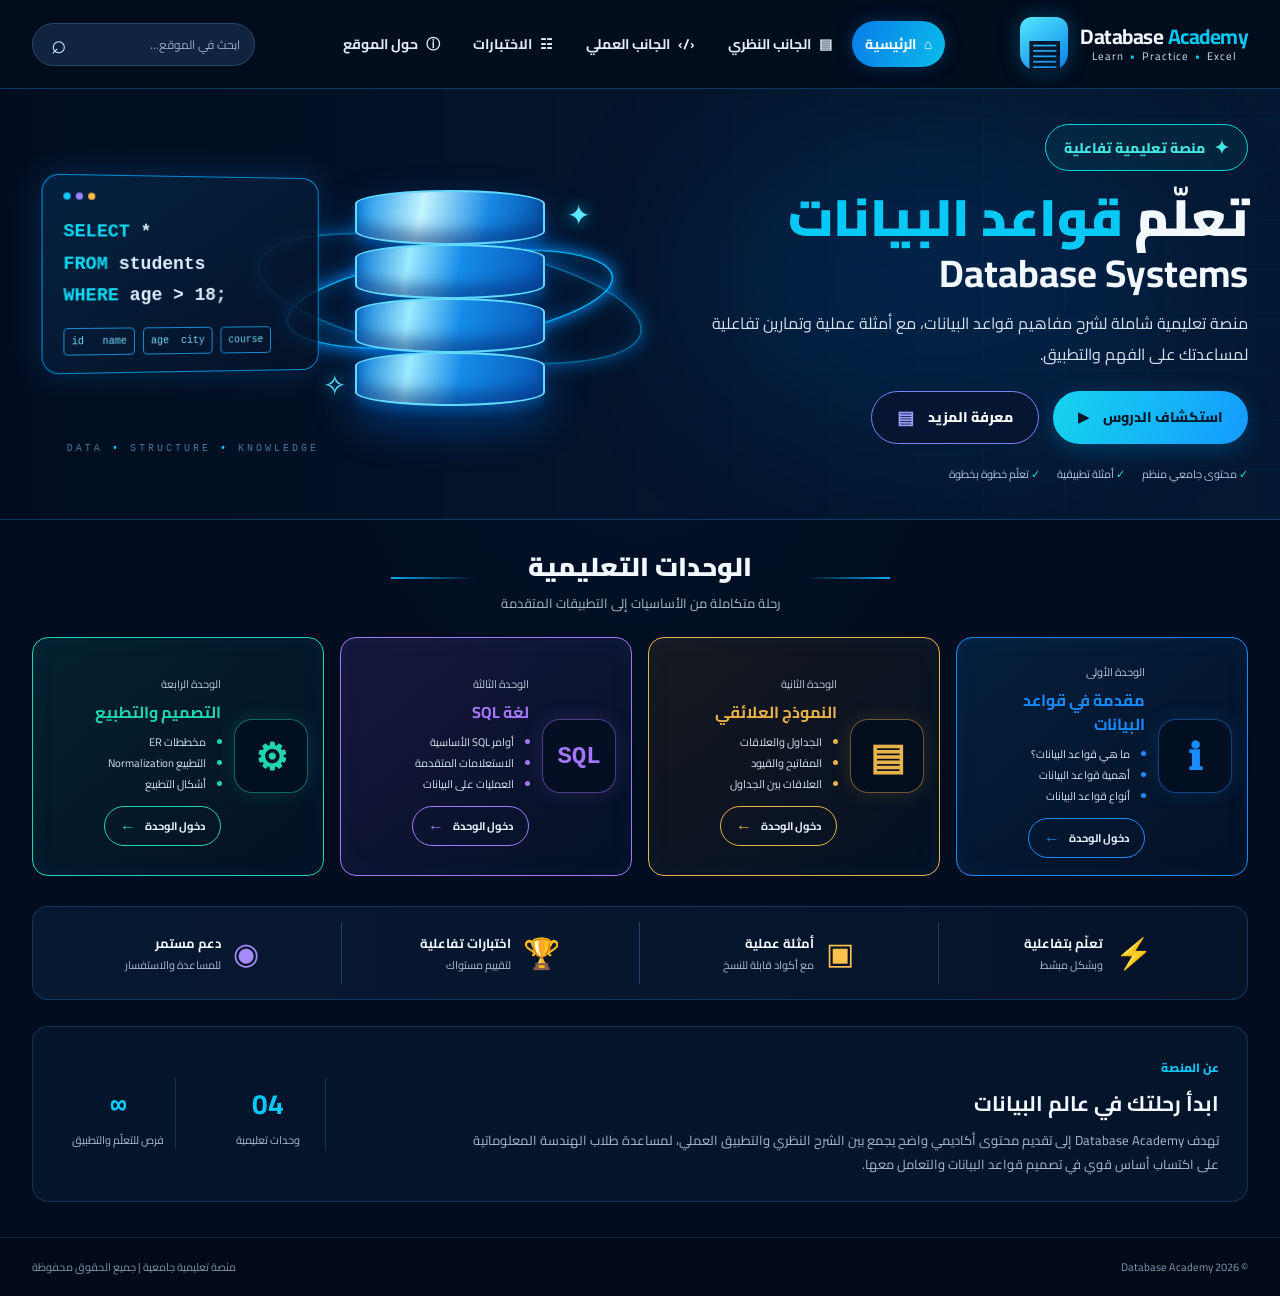
==== index.html @ 61044ce1 "Add files via upload" ====
<!DOCTYPE html>
<html lang="ar" dir="rtl">
<head>
  <meta charset="UTF-8">
  <meta name="viewport" content="width=device-width, initial-scale=1.0">
  <meta name="description" content="Database Academy - منصة تعليمية تفاعلية لتعلم قواعد البيانات">
  <title>Database Academy | تعلّم قواعد البيانات</title>
  <link rel="stylesheet" href="style.css">
</head>
<body>
  <header class="site-header">
    <div class="container nav-wrapper">
      <a class="brand" href="#" aria-label="Database Academy">
        <span class="brand-icon">▤</span>
        <span class="brand-copy">
          <strong>Database <em>Academy</em></strong>
          <small>Learn <b>•</b> Practice <b>•</b> Excel</small>
        </span>
      </a>

      <nav class="main-nav" aria-label="القائمة الرئيسية">
        <a class="nav-link active" href="#">⌂ <span>الرئيسية</span></a>
        <a class="nav-link" href="#theory">▤ <span>الجانب النظري</span></a>
        <a class="nav-link" href="#practice">‹/› <span>الجانب العملي</span></a>
        <a class="nav-link" href="#quiz">☷ <span>الاختبارات</span></a>
        <a class="nav-link" href="#about">ⓘ <span>حول الموقع</span></a>
      </nav>

      <form class="search-box" role="search">
        <input type="search" placeholder="ابحث في الموقع..." aria-label="ابحث في الموقع">
        <button type="submit" aria-label="بحث">⌕</button>
      </form>
    </div>
  </header>

  <main>
    <section class="hero">
      <div class="hero-glow"></div>
      <div class="container hero-content">
        <div class="hero-text">
          <span class="eyebrow"><span>✦</span> منصة تعليمية تفاعلية</span>
          <h1>تعلّم <span>قواعد البيانات</span></h1>
          <h2>Database Systems</h2>
          <p>
            منصة تعليمية شاملة لشرح مفاهيم قواعد البيانات،
            مع أمثلة عملية وتمارين تفاعلية لمساعدتك على الفهم والتطبيق.
          </p>
          <div class="hero-actions">
            <a class="button button-primary" href="#courses">استكشاف الدروس <span>▶</span></a>
            <a class="button button-outline" href="#about">معرفة المزيد <span>▤</span></a>
          </div>
          <div class="hero-meta">
            <span>✓ محتوى جامعي منظم</span>
            <span>✓ أمثلة تطبيقية</span>
            <span>✓ تعلّم خطوة بخطوة</span>
          </div>
        </div>

        <div class="hero-visual" aria-label="رسم توضيحي لقاعدة بيانات">
          <div class="code-window">
            <div class="window-dots"><i></i><i></i><i></i></div>
            <code><span>SELECT</span> *<br><span>FROM</span> students<br><span>WHERE</span> age &gt; 18;</code>
            <div class="mini-tables">
              <div>id&nbsp;&nbsp; name</div><div>age&nbsp; city</div><div>course</div>
            </div>
          </div>
          <div class="database-art">
            <div class="db-ring ring-one"></div>
            <div class="db-ring ring-two"></div>
            <div class="db-cylinder"><i></i><i></i><i></i><i></i></div>
            <span class="db-spark spark-one">✦</span>
            <span class="db-spark spark-two">✧</span>
          </div>
          <div class="hero-caption">DATA <b>•</b> STRUCTURE <b>•</b> KNOWLEDGE</div>
        </div>
      </div>
    </section>

    <section class="courses-section container" id="courses">
      <div class="section-heading">
        <span></span>
        <div>
          <h2>الوحدات التعليمية</h2>
          <p>رحلة متكاملة من الأساسيات إلى التطبيقات المتقدمة</p>
        </div>
        <span></span>
      </div>

      <div class="course-grid">
        <article class="course-card card-blue" id="theory">
          <div class="course-icon">ℹ</div>
          <div class="course-content">
            <small>الوحدة الأولى</small>
            <h3>مقدمة في قواعد البيانات</h3>
            <ul>
              <li>ما هي قواعد البيانات؟</li>
              <li>أهمية قواعد البيانات</li>
              <li>أنواع قواعد البيانات</li>
            </ul>
            <a href="#about" class="course-link">دخول الوحدة <b>←</b></a>
          </div>
        </article>

        <article class="course-card card-gold">
          <div class="course-icon">▤</div>
          <div class="course-content">
            <small>الوحدة الثانية</small>
            <h3>النموذج العلائقي</h3>
            <ul>
              <li>الجداول والعلاقات</li>
              <li>المفاتيح والقيود</li>
              <li>العلاقات بين الجداول</li>
            </ul>
            <a href="#about" class="course-link">دخول الوحدة <b>←</b></a>
          </div>
        </article>

        <article class="course-card card-purple" id="practice">
          <div class="course-icon">SQL</div>
          <div class="course-content">
            <small>الوحدة الثالثة</small>
            <h3>لغة SQL</h3>
            <ul>
              <li>أوامر SQL الأساسية</li>
              <li>الاستعلامات المتقدمة</li>
              <li>العمليات على البيانات</li>
            </ul>
            <a href="#about" class="course-link">دخول الوحدة <b>←</b></a>
          </div>
        </article>

        <article class="course-card card-green">
          <div class="course-icon">⚙</div>
          <div class="course-content">
            <small>الوحدة الرابعة</small>
            <h3>التصميم والتطبيع</h3>
            <ul>
              <li>مخططات ER</li>
              <li>التطبيع Normalization</li>
              <li>أشكال التطبيع</li>
            </ul>
            <a href="#about" class="course-link">دخول الوحدة <b>←</b></a>
          </div>
        </article>
      </div>
    </section>

    <section class="features container" id="quiz">
      <div class="feature">
        <span class="feature-icon cyan">⚡</span>
        <div><strong>تعلّم بتفاعلية</strong><small>وبشكل مبسّط</small></div>
      </div>
      <div class="feature">
        <span class="feature-icon yellow">▣</span>
        <div><strong>أمثلة عملية</strong><small>مع أكواد قابلة للنسخ</small></div>
      </div>
      <div class="feature">
        <span class="feature-icon blue">🏆</span>
        <div><strong>اختبارات تفاعلية</strong><small>لتقييم مستواك</small></div>
      </div>
      <div class="feature">
        <span class="feature-icon purple">◉</span>
        <div><strong>دعم مستمر</strong><small>للمساعدة والاستفسار</small></div>
      </div>
    </section>

    <section class="about-section container" id="about">
      <div>
        <span class="section-kicker">عن المنصة</span>
        <h2>ابدأ رحلتك في عالم البيانات</h2>
        <p>تهدف Database Academy إلى تقديم محتوى أكاديمي واضح يجمع بين الشرح النظري والتطبيق العملي، لمساعدة طلاب الهندسة المعلوماتية على اكتساب أساس قوي في تصميم قواعد البيانات والتعامل معها.</p>
      </div>
      <div class="about-stat"><strong>04</strong><span>وحدات تعليمية</span></div>
      <div class="about-stat"><strong>∞</strong><span>فرص للتعلّم والتطبيق</span></div>
    </section>
  </main>

  <footer class="site-footer">
    <div class="container footer-inner">
      <span>© 2026 Database Academy</span>
      <span>منصة تعليمية جامعية | جميع الحقوق محفوظة</span>
    </div>
  </footer>
</body>
</html>
---- style.css ----
@import url('https://fonts.googleapis.com/css2?family=Cairo:wght@400;500;600;700;800;900&display=swap');

:root {
  --bg: #020d20;
  --panel: #071a34;
  --panel-2: #0b2140;
  --cyan: #08c9f5;
  --blue: #168cff;
  --text: #f3f8ff;
  --muted: #a9bad0;
  --line: rgba(61, 154, 226, .22);
}

* { box-sizing: border-box; }
html { scroll-behavior: smooth; }
body {
  margin: 0;
  color: var(--text);
  background:
    radial-gradient(ellipse at 50% 0%, rgba(0, 115, 205, .12), transparent 42%),
    var(--bg);
  font-family: "Cairo", Tahoma, Arial, sans-serif;
}
a { color: inherit; text-decoration: none; }
.container { width: min(1440px, calc(100% - 64px)); margin-inline: auto; }

.site-header {
  position: relative;
  z-index: 5;
  background: rgba(2, 12, 29, .96);
  border-bottom: 1px solid rgba(29, 143, 226, .35);
}
.nav-wrapper {
  min-height: 88px;
  display: flex;
  align-items: center;
  justify-content: space-between;
  gap: 25px;
}
.brand { display: flex; align-items: center; gap: 12px; direction: ltr; flex-shrink: 0; }
.brand-icon {
  display: grid; place-items: center;
  width: 48px; height: 54px;
  color: #03172c; font-size: 38px; font-weight: 900;
  background: linear-gradient(145deg, #54eaff, #087ce8);
  border-radius: 12px 12px 18px 18px;
  box-shadow: 0 0 22px rgba(0, 181, 255, .3);
}
.brand-copy { display: flex; flex-direction: column; line-height: 1.25; }
.brand-copy strong { font-size: 21px; letter-spacing: -.5px; white-space: nowrap; }
.brand-copy em { color: var(--cyan); font-style: normal; }
.brand-copy small { color: #d3dfed; font-size: 11px; letter-spacing: 1px; text-align: center; }
.brand-copy small b { color: var(--cyan); padding-inline: 3px; }

.main-nav { display: flex; align-items: center; gap: 7px; }
.nav-link {
  display: flex; align-items: center; gap: 8px;
  padding: 10px 13px; border-radius: 30px;
  color: #e2ebf7; font-size: 14px; font-weight: 700;
  white-space: nowrap; transition: .2s ease;
}
.nav-link:hover { color: var(--cyan); background: rgba(20, 145, 235, .1); }
.nav-link.active {
  color: white; background: linear-gradient(110deg, #087de9, #09bce9);
  box-shadow: 0 0 18px rgba(0, 156, 255, .25);
}
.search-box {
  display: flex; align-items: center; min-width: 190px;
  padding: 4px 12px; border: 1px solid #28486d;
  background: #102440; border-radius: 30px;
}
.search-box input {
  width: 100%; min-width: 0; border: 0; outline: 0;
  color: white; background: transparent; font: inherit; font-size: 12px;
}
.search-box input::placeholder { color: #9aacc3; }
.search-box button { border: 0; color: #c8eaff; background: none; font-size: 26px; cursor: pointer; }

.hero {
  position: relative; overflow: hidden;
  min-height: 385px;
  border-bottom: 1px solid rgba(28, 143, 229, .32);
  background:
    linear-gradient(90deg, rgba(2, 13, 31, .99) 0%, rgba(3, 19, 42, .93) 45%, rgba(3, 23, 49, .64) 100%),
    repeating-linear-gradient(90deg, transparent 0 80px, rgba(25, 143, 230, .045) 81px 82px),
    #061a34;
}
.hero::before {
  content: ""; position: absolute; inset: 0 0 0 42%;
  opacity: .3; pointer-events: none;
  background: repeating-linear-gradient(0deg, transparent 0 48px, rgba(0, 165, 255, .12) 49px 50px);
  mask-image: linear-gradient(90deg, transparent, black);
}
.hero-glow {
  position: absolute; width: 470px; height: 300px; border-radius: 50%;
  right: 9%; top: 40px; background: rgba(0, 132, 255, .13);
  filter: blur(80px);
}
.hero-content {
  position: relative; display: grid; grid-template-columns: 1.02fr .98fr;
  align-items: center; gap: 30px; min-height: 385px; padding-block: 35px;
}
.hero-text { max-width: 650px; }
.eyebrow {
  display: inline-flex; align-items: center; gap: 9px;
  padding: 6px 18px; border: 1px solid #00d5d6;
  border-radius: 30px; color: #42e8e4; font-size: 14px; font-weight: 800;
  background: rgba(0, 194, 210, .07);
}
.eyebrow span { font-size: 18px; }
.hero h1 { margin: 12px 0 0; font-size: clamp(34px, 4vw, 57px); line-height: 1.35; font-weight: 900; }
.hero h1 span { color: var(--cyan); }
.hero h2 { margin: -2px 0 8px; direction: ltr; text-align: right; font-size: clamp(27px, 3vw, 43px); line-height: 1.2; }
.hero-text p { max-width: 570px; margin: 12px 0 22px; color: #d5e2f0; font-size: 16px; line-height: 1.9; }
.hero-actions { display: flex; flex-wrap: wrap; gap: 14px; }
.button {
  min-height: 48px; display: inline-flex; align-items: center; justify-content: center; gap: 14px;
  padding: 9px 25px; border-radius: 30px; font-size: 14px; font-weight: 800;
  transition: transform .2s, box-shadow .2s;
}
.button:hover { transform: translateY(-3px); }
.button-primary { color: #03172a; background: linear-gradient(110deg, #15d4ed, #159bff); box-shadow: 0 5px 22px rgba(0, 171, 255, .25); }
.button-outline { border: 1px solid #7d83ff; color: white; background: rgba(8, 19, 45, .7); }
.button-outline span { color: #9a9dff; font-size: 18px; }
.hero-meta { display: flex; flex-wrap: wrap; gap: 17px; margin-top: 20px; color: #a9c5df; font-size: 11px; }
.hero-meta span::first-letter { color: #20e6c1; }

.hero-visual { position: relative; height: 300px; direction: ltr; }
.code-window {
  position: absolute; z-index: 2; left: 2%; top: 22px; width: 48%;
  padding: 17px 20px; border: 1px solid rgba(0, 170, 255, .8);
  border-radius: 17px; color: #d8efff;
  background: linear-gradient(145deg, rgba(3, 34, 65, .95), rgba(4, 17, 39, .8));
  box-shadow: 0 0 30px rgba(0, 134, 255, .2);
  transform: perspective(700px) rotateY(7deg);
}
.window-dots { display: flex; gap: 5px; margin-bottom: 15px; }
.window-dots i { width: 7px; height: 7px; border-radius: 50%; background: #10c8ff; }
.window-dots i:nth-child(2) { background: #9a83ff; }
.window-dots i:nth-child(3) { background: #f7bb4a; }
.code-window code { font: 600 18px/1.7 Consolas, monospace; }
.code-window code span { color: #10d9f5; }
.mini-tables { display: flex; gap: 8px; margin-top: 16px; }
.mini-tables div { padding: 7px; border: 1px solid #148bd0; color: #75d9ff; font: 10px Consolas, monospace; border-radius: 4px; }
.database-art {
  position: absolute; right: 4%; top: 10px; width: 48%; height: 270px;
  display: grid; place-items: center;
}
.db-cylinder {
  position: relative; z-index: 2; width: 190px; height: 215px;
  display: flex; flex-direction: column; justify-content: space-between;
  filter: drop-shadow(0 18px 20px rgba(0, 119, 255, .34));
}
.db-cylinder i {
  display: block; height: 65px; margin-top: -1px;
  border-radius: 50% / 25%;
  background: linear-gradient(100deg, #0879d8 0%, #9eeaff 28%, #168ce9 55%, #0757b5 100%);
  border: 2px solid #62d9ff;
  box-shadow: inset 0 -12px 14px rgba(0, 30, 100, .45), 0 7px 10px rgba(0, 140, 255, .28);
}
.db-cylinder i:first-child { background: linear-gradient(100deg, #0c8de9, #c4f5ff 35%, #1687e4 70%, #0752a6); }
.db-ring { position: absolute; width: 330px; height: 90px; border: 2px solid rgba(0, 190, 255, .85); border-radius: 50%; transform: rotate(-8deg); box-shadow: 0 0 18px #078fff, inset 0 0 18px rgba(0, 155, 255, .3); }
.ring-two { width: 390px; height: 115px; transform: rotate(10deg); opacity: .55; }
.db-spark { position: absolute; color: #5deaff; font-size: 28px; text-shadow: 0 0 15px #00bfff; }
.spark-one { top: 25px; right: 0; }.spark-two { bottom: 23px; left: 12px; }
.hero-caption { position: absolute; bottom: 0; left: 6%; color: #47769d; font: 10px Consolas, monospace; letter-spacing: 3px; }
.hero-caption b { color: var(--cyan); }

.courses-section { padding-top: 22px; padding-bottom: 30px; }
.section-heading { display: flex; align-items: center; justify-content: center; gap: 25px; text-align: center; margin-bottom: 22px; }
.section-heading > span { width: 85px; height: 2px; background: linear-gradient(90deg, transparent, #0aa9f5); }
.section-heading > span:last-child { transform: rotate(180deg); }
.section-heading h2 { margin: 0; font-size: 26px; font-weight: 900; }
.section-heading p { margin: 0; color: var(--muted); font-size: 13px; }
.course-grid { display: grid; grid-template-columns: repeat(4, 1fr); gap: 16px; }
.course-card {
  min-height: 220px; display: flex; align-items: center; gap: 13px;
  padding: 17px 15px; border: 1px solid var(--card-color);
  border-radius: 16px; background: linear-gradient(140deg, var(--card-bg), rgba(3, 17, 37, .92));
  box-shadow: inset 0 0 24px rgba(42, 127, 202, .06);
  transition: transform .2s, box-shadow .2s;
}
.course-card:hover { transform: translateY(-5px); box-shadow: 0 12px 28px rgba(0, 0, 0, .25), 0 0 18px color-mix(in srgb, var(--card-color) 22%, transparent); }
.card-blue { --card-color: #168cff; --card-bg: rgba(10, 77, 137, .28); }
.card-gold { --card-color: #eab34a; --card-bg: rgba(107, 70, 18, .19); }
.card-purple { --card-color: #a477ff; --card-bg: rgba(82, 52, 145, .25); }
.card-green { --card-color: #20d5b4; --card-bg: rgba(12, 109, 100, .2); }
.course-icon {
  flex: 0 0 74px; width: 74px; height: 74px; display: grid; place-items: center;
  border-radius: 18px; color: var(--card-color); font-size: 37px; font-weight: 900;
  background: rgba(2, 12, 28, .55); border: 1px solid color-mix(in srgb, var(--card-color) 45%, transparent);
  box-shadow: 0 0 20px color-mix(in srgb, var(--card-color) 15%, transparent);
}
.card-purple .course-icon { font: 900 24px Consolas, monospace; }
.course-content { flex: 1; min-width: 0; }
.course-content small { color: #b7c7da; font-size: 11px; }
.course-content h3 { margin: 3px 0 8px; color: var(--card-color); font-size: 16px; line-height: 1.5; }
.course-content ul { margin: 0 0 11px; padding: 0 15px 0 0; color: #d8e3f0; font-size: 11px; line-height: 1.9; }
.course-content li::marker { color: var(--card-color); }
.course-link {
  display: inline-flex; align-items: center; gap: 9px;
  padding: 4px 15px; border: 1px solid var(--card-color); border-radius: 25px;
  color: #eaf4ff; font-size: 11px; font-weight: 700;
}
.course-link b { color: var(--card-color); font-size: 16px; }

.features {
  display: grid; grid-template-columns: repeat(4, 1fr);
  margin-bottom: 26px; padding: 15px 10px;
  border: 1px solid rgba(35, 119, 190, .35); border-radius: 16px;
  background: linear-gradient(90deg, rgba(7, 26, 51, .9), rgba(5, 20, 42, .9));
}
.feature { display: flex; align-items: center; justify-content: center; gap: 12px; padding: 3px 12px; }
.feature + .feature { border-right: 1px solid rgba(64, 133, 191, .4); }
.feature-icon { font-size: 30px; }
.feature-icon.cyan { color: #00d8f5; }.feature-icon.yellow { color: #ffc34c; }.feature-icon.blue { color: #1ba9ff; }.feature-icon.purple { color: #a78bfa; }
.feature div { display: flex; flex-direction: column; }
.feature strong { font-size: 13px; }.feature small { color: #aebed1; font-size: 11px; }

.about-section {
  display: flex; align-items: center; gap: 35px;
  margin-bottom: 35px; padding: 24px 28px;
  border: 1px solid var(--line); border-radius: 16px;
  background: rgba(7, 25, 49, .7);
}
.about-section > div:first-child { flex: 1; }
.section-kicker { color: var(--cyan); font-size: 12px; font-weight: 800; }
.about-section h2 { margin: 3px 0 5px; font-size: 21px; }
.about-section p { max-width: 760px; margin: 0; color: var(--muted); font-size: 13px; line-height: 1.9; }
.about-stat { min-width: 115px; display: flex; flex-direction: column; align-items: center; border-right: 1px solid var(--line); }
.about-stat strong { color: var(--cyan); font-size: 28px; }.about-stat span { color: var(--muted); font-size: 11px; }
.site-footer { border-top: 1px solid var(--line); background: #020a17; }
.footer-inner { min-height: 58px; display: flex; align-items: center; justify-content: space-between; gap: 15px; color: #8095ad; font-size: 11px; }

@media (max-width: 1120px) {
  .nav-wrapper { flex-wrap: wrap; padding-block: 14px; }
  .main-nav { order: 3; width: 100%; justify-content: center; flex-wrap: wrap; }
  .search-box { margin-right: auto; }
  .course-grid { grid-template-columns: repeat(2, 1fr); }
}
@media (max-width: 760px) {
  .container { width: min(100% - 32px, 600px); }
  .nav-wrapper { gap: 12px; }
  .brand-copy strong { font-size: 18px; }
  .search-box { min-width: 145px; max-width: 190px; }
  .main-nav { gap: 3px; justify-content: flex-start; overflow-x: auto; flex-wrap: nowrap; padding-bottom: 3px; }
  .nav-link { padding: 8px 10px; font-size: 12px; }
  .hero-content { grid-template-columns: 1fr; gap: 12px; padding-block: 35px 20px; }
  .hero-text { text-align: center; margin-inline: auto; }
  .hero-text p { margin-inline: auto; }
  .hero-actions, .hero-meta { justify-content: center; }
  .hero-visual { height: 250px; width: min(100%, 500px); margin-inline: auto; }
  .database-art { right: 7%; transform: scale(.82); transform-origin: center; }
  .code-window { left: 0; top: 24px; width: 47%; padding: 12px; }
  .code-window code { font-size: 14px; }
  .db-cylinder { transform: scale(.82); }
  .section-heading { gap: 10px; }.section-heading > span { width: 35px; }
  .section-heading h2 { font-size: 22px; }
  .course-grid { grid-template-columns: 1fr; }
  .course-card { min-height: 185px; }
  .features { grid-template-columns: repeat(2, 1fr); gap: 15px 0; }
  .feature:nth-child(3) { border-right: 0; }
  .about-section { flex-wrap: wrap; gap: 18px; }
  .about-section > div:first-child { flex-basis: 100%; }
  .about-stat { flex: 1; }
}
@media (max-width: 420px) {
  .brand-icon { width: 40px; height: 45px; font-size: 31px; }
  .brand-copy strong { font-size: 15px; }
  .brand-copy small { font-size: 9px; }
  .search-box { min-width: 115px; }
  .hero h1 { font-size: 34px; }
  .hero h2 { font-size: 27px; }
  .hero-meta { gap: 8px; font-size: 10px; }
  .course-card { gap: 10px; padding: 13px 11px; }
  .course-icon { flex-basis: 60px; width: 60px; height: 60px; font-size: 30px; }
  .course-content h3 { font-size: 14px; }
  .features { padding-inline: 4px; }
  .feature { justify-content: flex-start; gap: 7px; padding-inline: 7px; }
  .feature-icon { font-size: 24px; }
  .feature strong { font-size: 11px; }.feature small { font-size: 9px; }
  .footer-inner { flex-direction: column; justify-content: center; padding-block: 12px; }
}
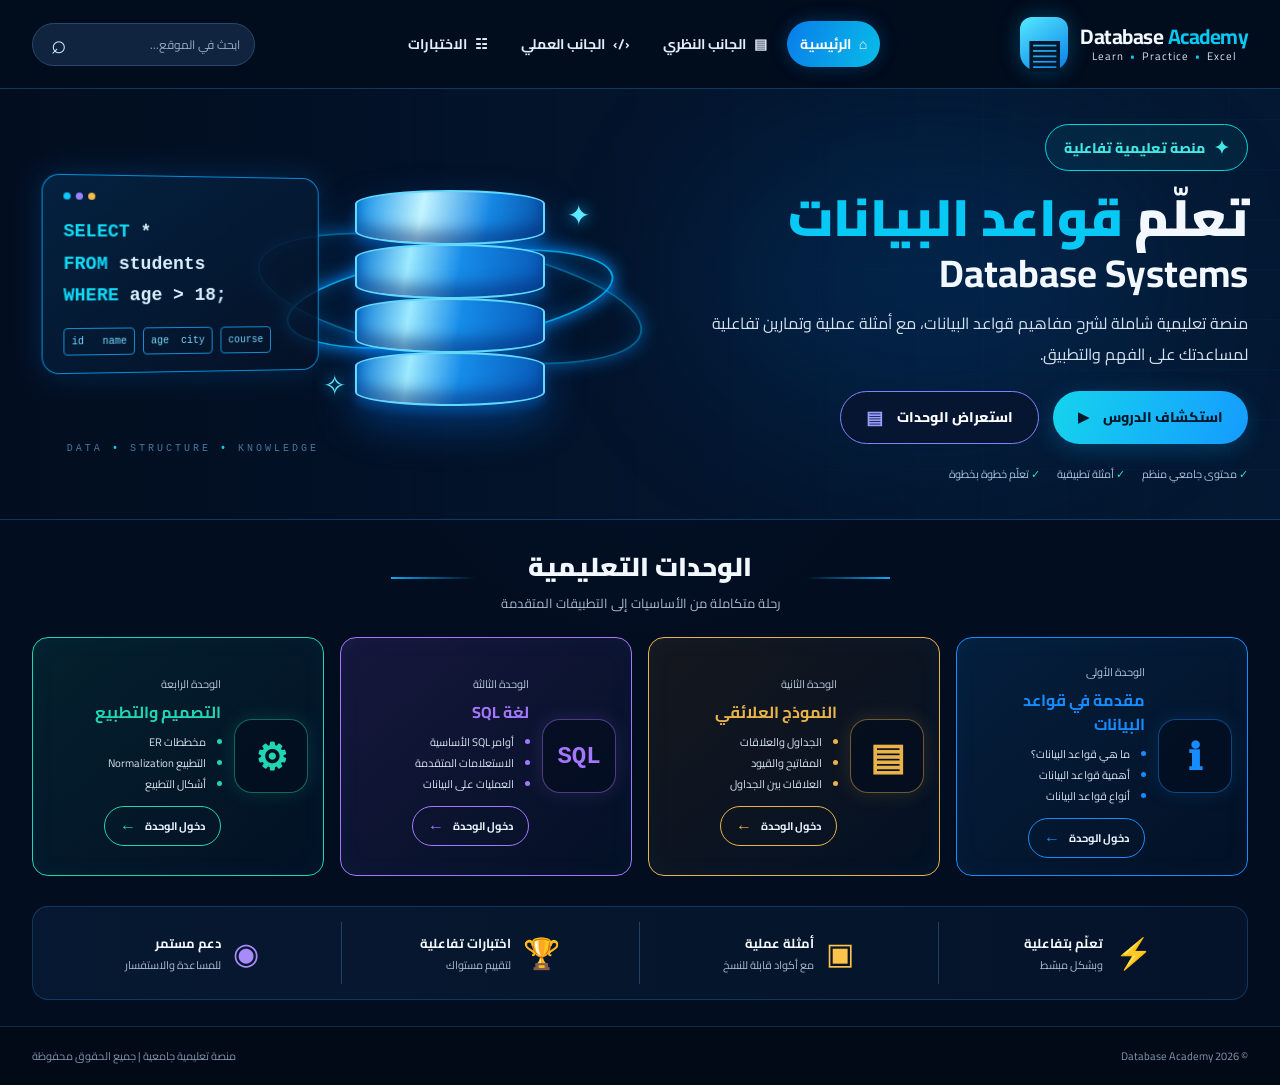
==== commit fd2bbfe5: "change" ====
--- a/index.html
+++ b/index.html
@@ -5,7 +5,8 @@
   <meta name="viewport" content="width=device-width, initial-scale=1.0">
   <meta name="description" content="Database Academy - منصة تعليمية تفاعلية لتعلم قواعد البيانات">
   <title>Database Academy | تعلّم قواعد البيانات</title>
-  <link rel="stylesheet" href="style.css">
+  <link rel="stylesheet" href="common.css">
+  <link rel="stylesheet" href="index.css">
 </head>
 <body>
   <header class="site-header">
@@ -19,11 +20,10 @@
       </a>
 
       <nav class="main-nav" aria-label="القائمة الرئيسية">
-        <a class="nav-link active" href="#">⌂ <span>الرئيسية</span></a>
-        <a class="nav-link" href="#theory">▤ <span>الجانب النظري</span></a>
-        <a class="nav-link" href="#practice">‹/› <span>الجانب العملي</span></a>
-        <a class="nav-link" href="#quiz">☷ <span>الاختبارات</span></a>
-        <a class="nav-link" href="#about">ⓘ <span>حول الموقع</span></a>
+        <a class="nav-link active" href="index.html">⌂ <span>الرئيسية</span></a>
+        <a class="nav-link" href="theory.html">▤ <span>الجانب النظري</span></a>
+        <a class="nav-link" href="practice.html">‹/› <span>الجانب العملي</span></a>
+        <a class="nav-link" href="quiz.html">☷ <span>الاختبارات</span></a>
       </nav>
 
       <form class="search-box" role="search">
@@ -46,8 +46,8 @@
             مع أمثلة عملية وتمارين تفاعلية لمساعدتك على الفهم والتطبيق.
           </p>
           <div class="hero-actions">
-            <a class="button button-primary" href="#courses">استكشاف الدروس <span>▶</span></a>
-            <a class="button button-outline" href="#about">معرفة المزيد <span>▤</span></a>
+            <a class="button button-primary" href="theory.html">استكشاف الدروس <span>▶</span></a>
+            <a class="button button-outline" href="#courses">استعراض الوحدات <span>▤</span></a>
           </div>
           <div class="hero-meta">
             <span>✓ محتوى جامعي منظم</span>
@@ -97,7 +97,7 @@
               <li>أهمية قواعد البيانات</li>
               <li>أنواع قواعد البيانات</li>
             </ul>
-            <a href="#about" class="course-link">دخول الوحدة <b>←</b></a>
+            <a href="theory.html" class="course-link">دخول الوحدة <b>←</b></a>
           </div>
         </article>
 
@@ -111,7 +111,7 @@
               <li>المفاتيح والقيود</li>
               <li>العلاقات بين الجداول</li>
             </ul>
-            <a href="#about" class="course-link">دخول الوحدة <b>←</b></a>
+            <a href="theory.html" class="course-link">دخول الوحدة <b>←</b></a>
           </div>
         </article>
 
@@ -125,7 +125,7 @@
               <li>الاستعلامات المتقدمة</li>
               <li>العمليات على البيانات</li>
             </ul>
-            <a href="#about" class="course-link">دخول الوحدة <b>←</b></a>
+            <a href="practice.html" class="course-link">دخول الوحدة <b>←</b></a>
           </div>
         </article>
 
@@ -139,7 +139,7 @@
               <li>التطبيع Normalization</li>
               <li>أشكال التطبيع</li>
             </ul>
-            <a href="#about" class="course-link">دخول الوحدة <b>←</b></a>
+            <a href="theory.html#design" class="course-link">دخول الوحدة <b>←</b></a>
           </div>
         </article>
       </div>
@@ -164,15 +164,6 @@
       </div>
     </section>
 
-    <section class="about-section container" id="about">
-      <div>
-        <span class="section-kicker">عن المنصة</span>
-        <h2>ابدأ رحلتك في عالم البيانات</h2>
-        <p>تهدف Database Academy إلى تقديم محتوى أكاديمي واضح يجمع بين الشرح النظري والتطبيق العملي، لمساعدة طلاب الهندسة المعلوماتية على اكتساب أساس قوي في تصميم قواعد البيانات والتعامل معها.</p>
-      </div>
-      <div class="about-stat"><strong>04</strong><span>وحدات تعليمية</span></div>
-      <div class="about-stat"><strong>∞</strong><span>فرص للتعلّم والتطبيق</span></div>
-    </section>
   </main>
 
   <footer class="site-footer">
--- a/common.css
+++ b/common.css
@@ -0,0 +1,367 @@
+@import url("https://fonts.googleapis.com/css2?family=Cairo:wght@400;500;600;700;800;900&display=swap");
+
+:root {
+  --bg: #020d20;
+  --panel: #071a34;
+  --panel-2: #0b2140;
+  --cyan: #08c9f5;
+  --blue: #168cff;
+  --text: #f3f8ff;
+  --muted: #a9bad0;
+  --line: rgba(61, 154, 226, 0.22);
+}
+
+* {
+  box-sizing: border-box;
+}
+html {
+  scroll-behavior: smooth;
+}
+body {
+  margin: 0;
+  color: var(--text);
+  background:
+    radial-gradient(
+      ellipse at 50% 0%,
+      rgba(0, 115, 205, 0.12),
+      transparent 42%
+    ),
+    var(--bg);
+  font-family: "Cairo", Tahoma, Arial, sans-serif;
+}
+a {
+  color: inherit;
+  text-decoration: none;
+}
+.container {
+  width: min(1440px, calc(100% - 64px));
+  margin-inline: auto;
+}
+
+.site-header {
+  position: relative;
+  z-index: 5;
+  background: rgba(2, 12, 29, 0.96);
+  border-bottom: 1px solid rgba(29, 143, 226, 0.35);
+}
+.nav-wrapper {
+  min-height: 88px;
+  display: flex;
+  align-items: center;
+  justify-content: space-between;
+  gap: 25px;
+}
+.brand {
+  display: flex;
+  align-items: center;
+  gap: 12px;
+  direction: ltr;
+  flex-shrink: 0;
+}
+.brand-icon {
+  width: 48px;
+  height: 54px;
+  display: grid;
+  place-items: center;
+  color: #03172c;
+  font-size: 38px;
+  font-weight: 900;
+  background: linear-gradient(145deg, #54eaff, #087ce8);
+  border-radius: 12px 12px 18px 18px;
+  box-shadow: 0 0 22px rgba(0, 181, 255, 0.3);
+}
+.brand-copy {
+  display: flex;
+  flex-direction: column;
+  line-height: 1.25;
+}
+.brand-copy strong {
+  font-size: 21px;
+  letter-spacing: -0.5px;
+  white-space: nowrap;
+}
+.brand-copy em {
+  color: var(--cyan);
+  font-style: normal;
+}
+.brand-copy small {
+  color: #d3dfed;
+  font-size: 11px;
+  letter-spacing: 1px;
+  text-align: center;
+}
+.brand-copy small b {
+  color: var(--cyan);
+  padding-inline: 3px;
+}
+.main-nav {
+  display: flex;
+  align-items: center;
+  gap: 7px;
+}
+.nav-link {
+  display: flex;
+  align-items: center;
+  gap: 8px;
+  padding: 10px 13px;
+  border-radius: 30px;
+  color: #e2ebf7;
+  font-size: 14px;
+  font-weight: 700;
+  white-space: nowrap;
+  transition: 0.2s ease;
+}
+.nav-link:hover {
+  color: var(--cyan);
+  background: rgba(20, 145, 235, 0.1);
+}
+.nav-link.active {
+  color: white;
+  background: linear-gradient(110deg, #087de9, #09bce9);
+  box-shadow: 0 0 18px rgba(0, 156, 255, 0.25);
+}
+.search-box {
+  display: flex;
+  align-items: center;
+  min-width: 190px;
+  padding: 4px 12px;
+  border: 1px solid #28486d;
+  background: #102440;
+  border-radius: 30px;
+}
+.search-box input {
+  width: 100%;
+  min-width: 0;
+  border: 0;
+  outline: 0;
+  color: white;
+  background: transparent;
+  font: inherit;
+  font-size: 12px;
+}
+.search-box input::placeholder {
+  color: #9aacc3;
+}
+.search-box button {
+  border: 0;
+  color: #c8eaff;
+  background: none;
+  font-size: 26px;
+  cursor: pointer;
+}
+
+.section-heading {
+  display: flex;
+  align-items: center;
+  justify-content: center;
+  gap: 25px;
+  text-align: center;
+  margin-bottom: 22px;
+}
+.section-heading > span {
+  width: 85px;
+  height: 2px;
+  background: linear-gradient(90deg, transparent, #0aa9f5);
+}
+.section-heading > span:last-child {
+  transform: rotate(180deg);
+}
+.section-heading h2 {
+  margin: 0;
+  font-size: 26px;
+  font-weight: 900;
+}
+.section-heading p {
+  margin: 0;
+  color: var(--muted);
+  font-size: 13px;
+}
+
+.site-footer {
+  border-top: 1px solid var(--line);
+  background: #020a17;
+}
+.footer-inner {
+  min-height: 58px;
+  display: flex;
+  align-items: center;
+  justify-content: space-between;
+  gap: 15px;
+  color: #8095ad;
+  font-size: 11px;
+}
+
+/* Shared inner-page structure */
+.page-hero {
+  padding: 58px 0 48px;
+  border-bottom: 1px solid var(--line);
+  background:
+    radial-gradient(
+      ellipse at 75% 10%,
+      rgba(0, 159, 255, 0.17),
+      transparent 45%
+    ),
+    linear-gradient(120deg, #061a34, #020d20);
+}
+.page-hero .container {
+  position: relative;
+}
+.page-kicker {
+  display: inline-flex;
+  gap: 8px;
+  align-items: center;
+  color: #55e7f4;
+  border: 1px solid rgba(8, 201, 245, 0.4);
+  background: rgba(8, 201, 245, 0.07);
+  padding: 6px 15px;
+  border-radius: 30px;
+  font-size: 12px;
+  font-weight: 800;
+}
+.page-hero h1 {
+  font-size: clamp(30px, 4vw, 46px);
+  margin: 14px 0 8px;
+}
+.page-hero h1 span {
+  color: var(--cyan);
+}
+.page-hero p {
+  color: #b9cbe0;
+  line-height: 1.9;
+  max-width: 760px;
+  margin: 0;
+}
+.breadcrumb {
+  color: #829ab4;
+  font-size: 12px;
+  margin-bottom: 12px;
+}
+.breadcrumb a {
+  color: #4edcf3;
+}
+.page-content {
+  padding-block: 34px 55px;
+}
+.content-grid {
+  display: grid;
+  grid-template-columns: repeat(2, minmax(0, 1fr));
+  gap: 18px;
+}
+.content-card {
+  padding: 22px;
+  border: 1px solid var(--line);
+  border-radius: 16px;
+  background: linear-gradient(
+    145deg,
+    rgba(9, 35, 67, 0.94),
+    rgba(4, 17, 36, 0.95)
+  );
+  box-shadow: inset 0 0 25px rgba(25, 128, 210, 0.04);
+}
+.content-card h2,
+.content-card h3 {
+  margin: 0 0 10px;
+}
+.content-card p {
+  color: #b4c5d8;
+  line-height: 1.9;
+  margin: 0;
+}
+.callout {
+  margin-top: 22px;
+  padding: 18px 20px;
+  border-right: 3px solid var(--cyan);
+  border-radius: 10px;
+  background: rgba(8, 201, 245, 0.07);
+  color: #c9d9e9;
+  line-height: 1.9;
+}
+.small-note {
+  font-size: 12px;
+  color: #8da5bd;
+  line-height: 1.8;
+}
+
+@media (max-width: 1120px) {
+  .nav-wrapper {
+    flex-wrap: wrap;
+    padding-block: 14px;
+  }
+  .main-nav {
+    order: 3;
+    width: 100%;
+    justify-content: center;
+    flex-wrap: wrap;
+  }
+  .search-box {
+    margin-right: auto;
+  }
+}
+@media (max-width: 760px) {
+  .container {
+    width: min(100% - 32px, 600px);
+  }
+  .nav-wrapper {
+    gap: 12px;
+  }
+  .brand-copy strong {
+    font-size: 18px;
+  }
+  .search-box {
+    min-width: 145px;
+    max-width: 190px;
+  }
+  .main-nav {
+    gap: 3px;
+    justify-content: flex-start;
+    overflow-x: auto;
+    flex-wrap: nowrap;
+    padding-bottom: 3px;
+  }
+  .nav-link {
+    padding: 8px 10px;
+    font-size: 12px;
+  }
+  .section-heading {
+    gap: 10px;
+  }
+  .section-heading > span {
+    width: 35px;
+  }
+  .section-heading h2 {
+    font-size: 22px;
+  }
+  .footer-inner {
+    flex-direction: column;
+    justify-content: center;
+    padding-block: 12px;
+  }
+  .content-grid {
+    grid-template-columns: 1fr;
+  }
+  .page-hero {
+    padding: 42px 0 35px;
+  }
+  .content-card {
+    padding: 18px;
+  }
+  .page-content {
+    padding-block: 25px 40px;
+  }
+}
+@media (max-width: 420px) {
+  .brand-icon {
+    width: 40px;
+    height: 45px;
+    font-size: 31px;
+  }
+  .brand-copy strong {
+    font-size: 15px;
+  }
+  .brand-copy small {
+    font-size: 9px;
+  }
+  .search-box {
+    min-width: 115px;
+  }
+}
--- a/index.css
+++ b/index.css
@@ -0,0 +1,107 @@
+/* Homepage styles */
+.hero {
+  position: relative; overflow: hidden; min-height: 385px;
+  border-bottom: 1px solid rgba(28,143,229,.32);
+  background: linear-gradient(90deg,rgba(2,13,31,.99) 0%,rgba(3,19,42,.93) 45%,rgba(3,23,49,.64) 100%), repeating-linear-gradient(90deg,transparent 0 80px,rgba(25,143,230,.045) 81px 82px), #061a34;
+}
+.hero::before {
+  content: ""; position: absolute; inset: 0 0 0 42%; opacity: .3; pointer-events: none;
+  background: repeating-linear-gradient(0deg,transparent 0 48px,rgba(0,165,255,.12) 49px 50px);
+  mask-image: linear-gradient(90deg,transparent,black);
+}
+.hero-glow { position: absolute; width: 470px; height: 300px; border-radius: 50%; right: 9%; top: 40px; background: rgba(0,132,255,.13); filter: blur(80px); }
+.hero-content { position: relative; display: grid; grid-template-columns: 1.02fr .98fr; align-items: center; gap: 30px; min-height: 385px; padding-block: 35px; }
+.hero-text { max-width: 650px; }
+.eyebrow { display: inline-flex; align-items: center; gap: 9px; padding: 6px 18px; border: 1px solid #00d5d6; border-radius: 30px; color: #42e8e4; font-size: 14px; font-weight: 800; background: rgba(0,194,210,.07); }
+.eyebrow span { font-size: 18px; }
+.hero h1 { margin: 12px 0 0; font-size: clamp(34px,4vw,57px); line-height: 1.35; font-weight: 900; }
+.hero h1 span { color: var(--cyan); }
+.hero h2 { margin: -2px 0 8px; direction: ltr; text-align: right; font-size: clamp(27px,3vw,43px); line-height: 1.2; }
+.hero-text p { max-width: 570px; margin: 12px 0 22px; color: #d5e2f0; font-size: 16px; line-height: 1.9; }
+.hero-actions { display: flex; flex-wrap: wrap; gap: 14px; }
+.button { min-height: 48px; display: inline-flex; align-items: center; justify-content: center; gap: 14px; padding: 9px 25px; border-radius: 30px; font-size: 14px; font-weight: 800; transition: transform .2s,box-shadow .2s; }
+.button:hover { transform: translateY(-3px); }
+.button-primary { color: #03172a; background: linear-gradient(110deg,#15d4ed,#159bff); box-shadow: 0 5px 22px rgba(0,171,255,.25); }
+.button-outline { border: 1px solid #7d83ff; color: white; background: rgba(8,19,45,.7); }
+.button-outline span { color: #9a9dff; font-size: 18px; }
+.hero-meta { display: flex; flex-wrap: wrap; gap: 17px; margin-top: 20px; color: #a9c5df; font-size: 11px; }
+.hero-meta span::first-letter { color: #20e6c1; }
+.hero-visual { position: relative; height: 300px; direction: ltr; }
+.code-window { position: absolute; z-index: 2; left: 2%; top: 22px; width: 48%; padding: 17px 20px; border: 1px solid rgba(0,170,255,.8); border-radius: 17px; color: #d8efff; background: linear-gradient(145deg,rgba(3,34,65,.95),rgba(4,17,39,.8)); box-shadow: 0 0 30px rgba(0,134,255,.2); transform: perspective(700px) rotateY(7deg); }
+.window-dots { display: flex; gap: 5px; margin-bottom: 15px; }
+.window-dots i { width: 7px; height: 7px; border-radius: 50%; background: #10c8ff; }
+.window-dots i:nth-child(2) { background: #9a83ff; }
+.window-dots i:nth-child(3) { background: #f7bb4a; }
+.code-window code { font: 600 18px/1.7 Consolas,monospace; }
+.code-window code span { color: #10d9f5; }
+.mini-tables { display: flex; gap: 8px; margin-top: 16px; }
+.mini-tables div { padding: 7px; border: 1px solid #148bd0; color: #75d9ff; font: 10px Consolas,monospace; border-radius: 4px; }
+.database-art { position: absolute; right: 4%; top: 10px; width: 48%; height: 270px; display: grid; place-items: center; }
+.db-cylinder { position: relative; z-index: 2; width: 190px; height: 215px; display: flex; flex-direction: column; justify-content: space-between; filter: drop-shadow(0 18px 20px rgba(0,119,255,.34)); }
+.db-cylinder i { display: block; height: 65px; margin-top: -1px; border-radius: 50% / 25%; background: linear-gradient(100deg,#0879d8 0%,#9eeaff 28%,#168ce9 55%,#0757b5 100%); border: 2px solid #62d9ff; box-shadow: inset 0 -12px 14px rgba(0,30,100,.45),0 7px 10px rgba(0,140,255,.28); }
+.db-cylinder i:first-child { background: linear-gradient(100deg,#0c8de9,#c4f5ff 35%,#1687e4 70%,#0752a6); }
+.db-ring { position: absolute; width: 330px; height: 90px; border: 2px solid rgba(0,190,255,.85); border-radius: 50%; transform: rotate(-8deg); box-shadow: 0 0 18px #078fff,inset 0 0 18px rgba(0,155,255,.3); }
+.ring-two { width: 390px; height: 115px; transform: rotate(10deg); opacity: .55; }
+.db-spark { position: absolute; color: #5deaff; font-size: 28px; text-shadow: 0 0 15px #00bfff; }
+.spark-one { top: 25px; right: 0; }
+.spark-two { bottom: 23px; left: 12px; }
+.hero-caption { position: absolute; bottom: 0; left: 6%; color: #47769d; font: 10px Consolas,monospace; letter-spacing: 3px; }
+.hero-caption b { color: var(--cyan); }
+.courses-section { padding-top: 22px; padding-bottom: 30px; }
+.course-grid { display: grid; grid-template-columns: repeat(4,1fr); gap: 16px; }
+.course-card { min-height: 220px; display: flex; align-items: center; gap: 13px; padding: 17px 15px; border: 1px solid var(--card-color); border-radius: 16px; background: linear-gradient(140deg,var(--card-bg),rgba(3,17,37,.92)); box-shadow: inset 0 0 24px rgba(42,127,202,.06); transition: transform .2s,box-shadow .2s; }
+.course-card:hover { transform: translateY(-5px); box-shadow: 0 12px 28px rgba(0,0,0,.25),0 0 18px color-mix(in srgb,var(--card-color) 22%,transparent); }
+.card-blue { --card-color: #168cff; --card-bg: rgba(10,77,137,.28); }
+.card-gold { --card-color: #eab34a; --card-bg: rgba(107,70,18,.19); }
+.card-purple { --card-color: #a477ff; --card-bg: rgba(82,52,145,.25); }
+.card-green { --card-color: #20d5b4; --card-bg: rgba(12,109,100,.2); }
+.course-icon { flex: 0 0 74px; width: 74px; height: 74px; display: grid; place-items: center; border-radius: 18px; color: var(--card-color); font-size: 37px; font-weight: 900; background: rgba(2,12,28,.55); border: 1px solid color-mix(in srgb,var(--card-color) 45%,transparent); box-shadow: 0 0 20px color-mix(in srgb,var(--card-color) 15%,transparent); }
+.card-purple .course-icon { font: 900 24px Consolas,monospace; }
+.course-content { flex: 1; min-width: 0; }
+.course-content small { color: #b7c7da; font-size: 11px; }
+.course-content h3 { margin: 3px 0 8px; color: var(--card-color); font-size: 16px; line-height: 1.5; }
+.course-content ul { margin: 0 0 11px; padding: 0 15px 0 0; color: #d8e3f0; font-size: 11px; line-height: 1.9; }
+.course-content li::marker { color: var(--card-color); }
+.course-link { display: inline-flex; align-items: center; gap: 9px; padding: 4px 15px; border: 1px solid var(--card-color); border-radius: 25px; color: #eaf4ff; font-size: 11px; font-weight: 700; }
+.course-link b { color: var(--card-color); font-size: 16px; }
+.features { display: grid; grid-template-columns: repeat(4,1fr); margin-bottom: 26px; padding: 15px 10px; border: 1px solid rgba(35,119,190,.35); border-radius: 16px; background: linear-gradient(90deg,rgba(7,26,51,.9),rgba(5,20,42,.9)); }
+.feature { display: flex; align-items: center; justify-content: center; gap: 12px; padding: 3px 12px; }
+.feature + .feature { border-right: 1px solid rgba(64,133,191,.4); }
+.feature-icon { font-size: 30px; }
+.feature-icon.cyan { color: #00d8f5; }
+.feature-icon.yellow { color: #ffc34c; }
+.feature-icon.blue { color: #1ba9ff; }
+.feature-icon.purple { color: #a78bfa; }
+.feature div { display: flex; flex-direction: column; }
+.feature strong { font-size: 13px; }
+.feature small { color: #aebed1; font-size: 11px; }
+
+@media (max-width:1120px) { .course-grid { grid-template-columns: repeat(2,1fr); } }
+@media (max-width:760px) {
+  .hero-content { grid-template-columns: 1fr; gap: 12px; padding-block: 35px 20px; }
+  .hero-text { text-align: center; margin-inline: auto; }
+  .hero-text p { margin-inline: auto; }
+  .hero-actions,.hero-meta { justify-content: center; }
+  .hero-visual { height: 250px; width: min(100%,500px); margin-inline: auto; }
+  .database-art { right: 7%; transform: scale(.82); transform-origin: center; }
+  .code-window { left: 0; top: 24px; width: 47%; padding: 12px; }
+  .code-window code { font-size: 14px; }
+  .db-cylinder { transform: scale(.82); }
+  .course-grid { grid-template-columns: 1fr; }
+  .course-card { min-height: 185px; }
+  .features { grid-template-columns: repeat(2,1fr); gap: 15px 0; }
+  .feature:nth-child(3) { border-right: 0; }
+}
+@media (max-width:420px) {
+  .hero h1 { font-size: 34px; }
+  .hero h2 { font-size: 27px; }
+  .hero-meta { gap: 8px; font-size: 10px; }
+  .course-card { gap: 10px; padding: 13px 11px; }
+  .course-icon { flex-basis: 60px; width: 60px; height: 60px; font-size: 30px; }
+  .course-content h3 { font-size: 14px; }
+  .features { padding-inline: 4px; }
+  .feature { justify-content: flex-start; gap: 7px; padding-inline: 7px; }
+  .feature-icon { font-size: 24px; }
+  .feature strong { font-size: 11px; }
+  .feature small { font-size: 9px; }
+}
